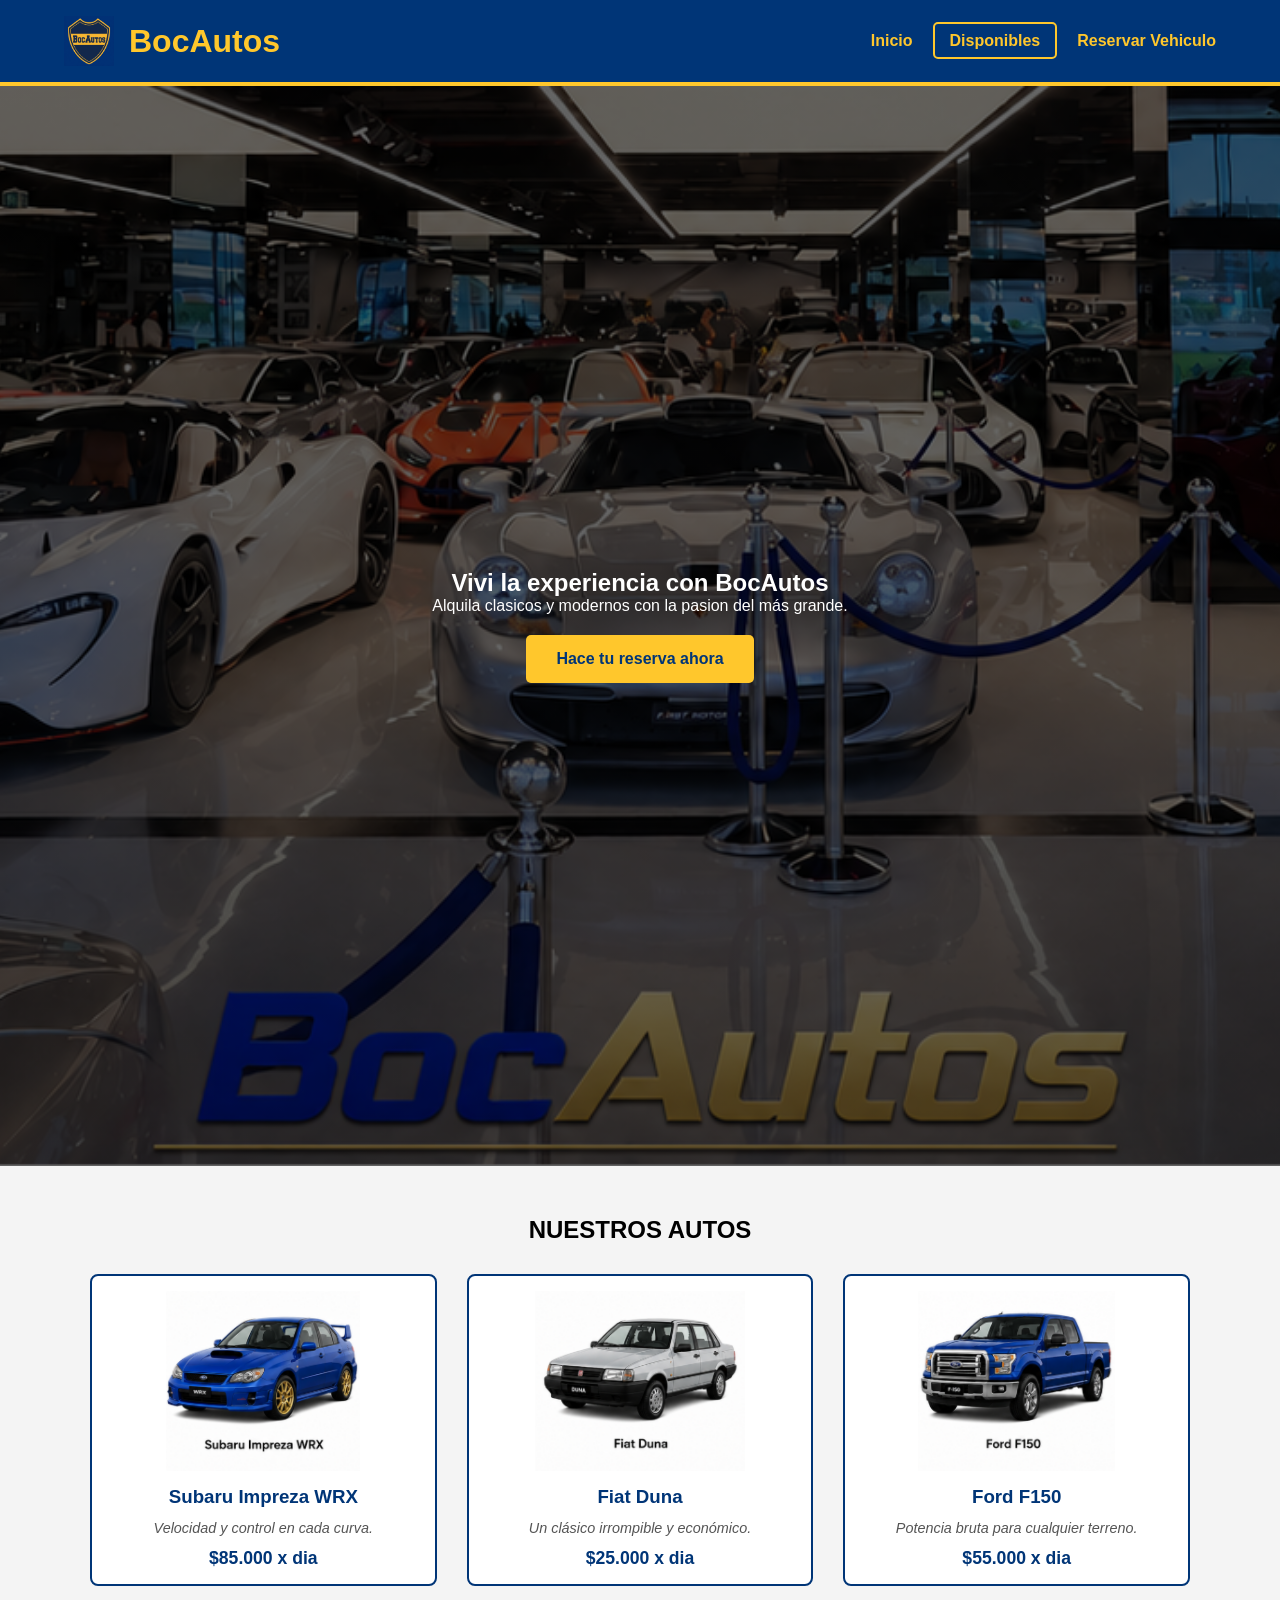
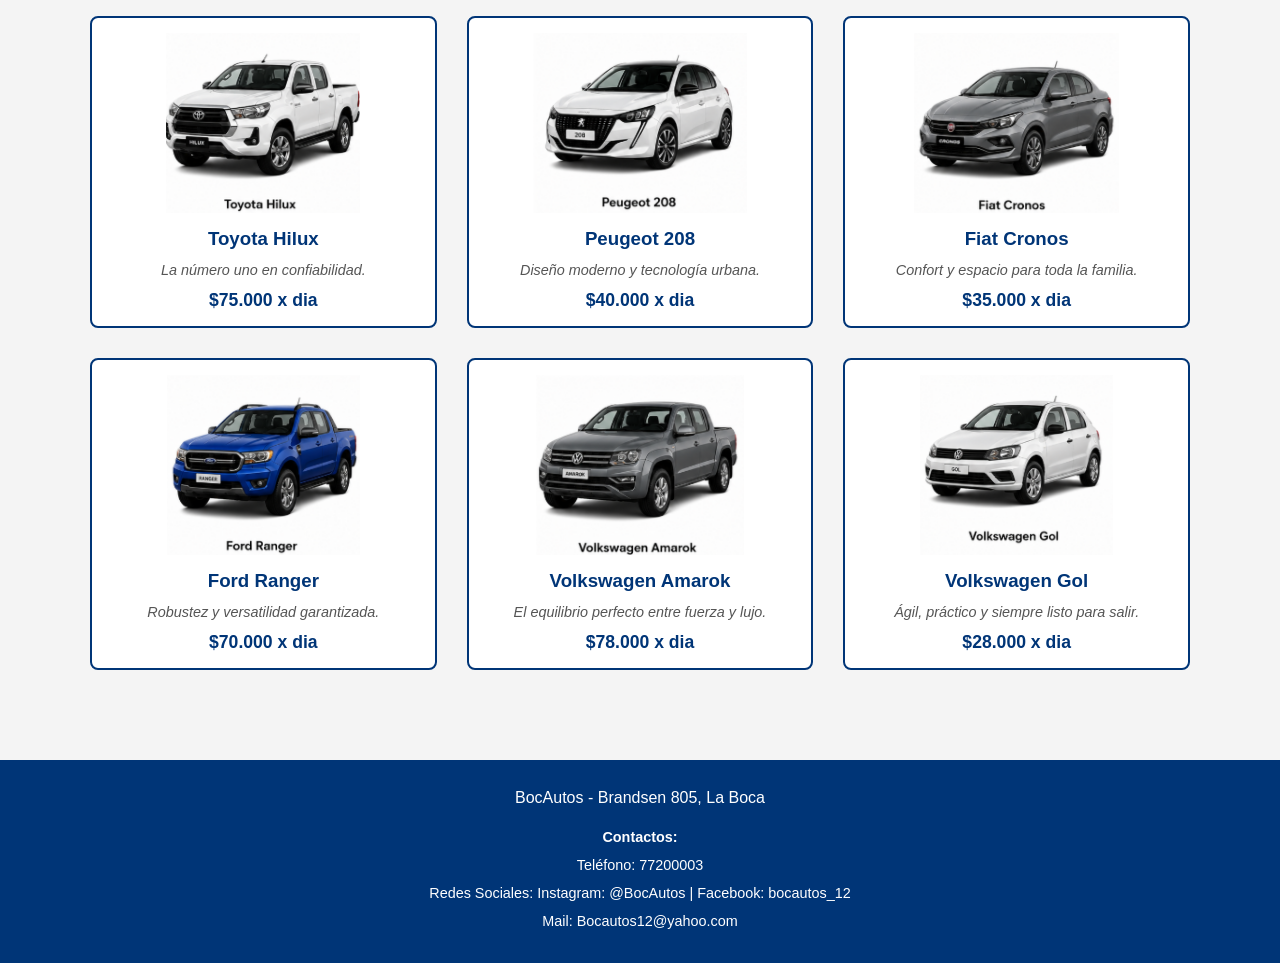
==== index.html @ ee429992 "BocAutos" ====
<!DOCTYPE html>
<html lang="es">
<head>
    <meta charset="UTF-8">
    <meta name="viewport" content="width=device-width, initial-scale=1.0">
    <title>BocAutos - Inicio</title>
    <link rel="icon" href="img/escudo.png" type="image/png">
    <link rel="stylesheet" href="styles.css">
</head>
<body>

    <header>
        <div class="header-logo">
            <img src="img/escudo.png" alt="Escudo Boca" class="escudo">
            <h1>BocAutos</h1>
        </div>
        <nav>
        <ul>
        <li><a href="index.html">Inicio</a></li>
        <li><a href="#vehiculos">Disponibles</a></li>
        <li><a href="index2.html" class="btn-nav">Reservar Vehiculo</a></li>
        </ul>
</nav>
    </header>

    <main>
        <section class="hero">
            <div class="hero-texto">
                <h2>Vivi la experiencia con BocAutos</h2>
                <p>Alquila clasicos y modernos con la pasion del más grande.</p>
                <a href="index2.html" class="btn-hero">Hace tu reserva ahora</a>
            </div>
        </section>

        <section id="vehiculos">
            <h2>NUESTROS AUTOS</h2>
            <div class="grid-autos">

    <article class="auto-card">
        <img src="img/subaru.png" alt="Subaru Impreza WRX">
        <h3>Subaru Impreza WRX</h3>
        <p class="cualidad">Velocidad y control en cada curva.</p>
        <p class="precio">$85.000 x dia</p>
    </article>
    <article class="auto-card">
        <img src="img/duna.png" alt="Fiat Duna">
        <h3>Fiat Duna</h3>
        <p class="cualidad">Un clásico irrompible y económico.</p>
        <p class="precio">$25.000 x dia</p>
    </article>
    <article class="auto-card">
        <img src="img/f150.png" alt="Ford F150">
        <h3>Ford F150</h3>
        <p class="cualidad">Potencia bruta para cualquier terreno.</p>
        <p class="precio">$55.000 x dia</p>
    </article>

    <article class="auto-card">
        <img src="img/hilux.png" alt="Toyota Hilux">
        <h3>Toyota Hilux</h3>
        <p class="cualidad">La número uno en confiabilidad.</p>
        <p class="precio">$75.000 x dia</p>
    </article>
    <article class="auto-card">
        <img src="img/208.png" alt="Peugeot 208">
        <h3>Peugeot 208</h3>
        <p class="cualidad">Diseño moderno y tecnología urbana.</p>
        <p class="precio">$40.000 x dia</p>
    </article>
    <article class="auto-card">
        <img src="img/cronos.png" alt="Fiat Cronos">
        <h3>Fiat Cronos</h3>
        <p class="cualidad">Confort y espacio para toda la familia.</p>
        <p class="precio">$35.000 x dia</p>
    </article>

    <article class="auto-card">
        <img src="img/ranger.png" alt="Ford Ranger">
        <h3>Ford Ranger</h3>
        <p class="cualidad">Robustez y versatilidad garantizada.</p>
        <p class="precio">$70.000 x dia</p>
    </article>
    <article class="auto-card">
        <img src="img/amarok.png" alt="Volkswagen Amarok">
        <h3>Volkswagen Amarok</h3>
        <p class="cualidad">El equilibrio perfecto entre fuerza y lujo.</p>
        <p class="precio">$78.000 x dia</p>
    </article>
    <article class="auto-card">
        <img src="img/gol.png" alt="Volkswagen Gol">
        <h3>Volkswagen Gol</h3>
        <p class="cualidad">Ágil, práctico y siempre listo para salir.</p>
        <p class="precio">$28.000 x dia</p>
    </article>
</div>
        </section>
    </main>

    <footer>
        <div class="footer-content">
            <p>BocAutos - Brandsen 805, La Boca</p>
            <div class="contactos">
                <p><strong>Contactos:</strong></p>
                <p>Teléfono: 77200003</p>
                <p>Redes Sociales: Instagram: @BocAutos | Facebook: bocautos_12</p>
                <p>Mail: Bocautos12@yahoo.com</p>
            </div>
        </div>
    </footer>

</body>
</html>
---- styles.css ----
* {
    margin: 0;
    padding: 0;
    box-sizing: border-box;
}

html {
    scroll-behavior: smooth;
}

body {
    font-family: Arial, sans-serif;
    background-color: #f4f4f4;
}

header {
    background-color: #003577;
    color: #ffc72c;
    display: flex;
    justify-content: space-between;
    align-items: center;
    padding: 1rem 5%;
    border-bottom: 4px solid #ffc72c;
}

.header-logo {
    display: flex;
    align-items: center;
}

.escudo {
    width: 50px;
    margin-right: 15px;
    background-color: #003577;
}

nav ul {
    display: flex;
    list-style: none;
    align-items: center;
}

nav ul li {
    margin-left: 20px;
}

nav a {
    color: #ffc72c;
    text-decoration: none;
    font-weight: bold;
    transition: 0.3s;
}

nav a[href*="#vehiculos"] {
    border: 2px solid #ffc72c;
    padding: 8px 15px;
    border-radius: 5px;
}

nav a[href*="#vehiculos"]:hover {
    background-color: #ffc72c;
    color: #003577;
}

.hero {
    height: 120vh;
    background: linear-gradient(rgba(0,0,0,0.6), rgba(0,0,0,0.6)), url('img/banner.png');
    background-size: cover;
    background-position: center;
    display: flex;
    justify-content: center;
    align-items: center;
    color: white;
    text-align: center;
}

.btn-hero {
    background-color: #ffc72c;
    color: #003577;
    padding: 15px 30px;
    text-decoration: none;
    font-weight: bold;
    border-radius: 5px;
    display: inline-block;
    margin-top: 20px;
}

#vehiculos {
    padding: 50px 5%;
    text-align: center;
}

.grid-autos {
    display: grid;
    grid-template-columns: repeat(3, 1fr);
    gap: 30px;
    margin-top: 30px;
    max-width: 1100px;
    margin-left: auto;
    margin-right: auto;
}

.auto-card {
    background: white;
    border: 2px solid #003577;
    padding: 15px;
    border-radius: 8px;
    display: flex;
    flex-direction: column;
    justify-content: space-between;
}

.auto-card img {
    width: 100%;
    height: 180px;
    object-fit: contain;
    background-color: #ffffff;
    border-radius: 4px;
}

.auto-card h3 {
    margin-top: 15px;
    color: #003577;
}

.cualidad {
    font-size: 0.9rem;
    color: #555;
    margin: 10px 0;
    font-style: italic;
    line-height: 1.4;
}

.precio {
    color: #003577;
    font-weight: bold;
    font-size: 1.1rem;
}

.form-seccion {
    max-width: 500px;
    margin: 40px auto;
    background: white;
    padding: 25px;
    border-radius: 10px;
    box-shadow: 0 4px 8px rgba(0,0,0,0.1);
}

fieldset {
    margin-bottom: 20px;
    padding: 15px;
    border: 1px solid #003577;
}

label {
    display: block;
    margin: 10px 0 5px;
    font-weight: bold;
}

input, select {
    width: 100%;
    padding: 8px;
}

.botones-form {
    display: flex;
    gap: 10px;
}

button {
    flex: 1;
    padding: 12px;
    font-weight: bold;
    border: none;
    cursor: pointer;
}

.btn-confirmar {
    background: #003577;
    color: white;
}

.btn-limpiar {
    background: #ffc72c;
    color: #003577;
}

footer {
    background: #003577;
    color: white;
    text-align: center;
    padding: 25px 5%;
    margin-top: 40px;
    line-height: 1.6;
}

.contactos {
    margin-top: 15px;
    font-size: 0.9rem;
}

.contactos p {
    margin: 5px 0;
}

@media (max-width: 900px) {
    .grid-autos {
        grid-template-columns: 1fr;
    }

    header {
        flex-direction: column;
        gap: 15px;
    }

    nav ul {
        flex-wrap: wrap;
        justify-content: center;
        gap: 10px;
    }

    nav ul li {
        margin-left: 0;
    }
}
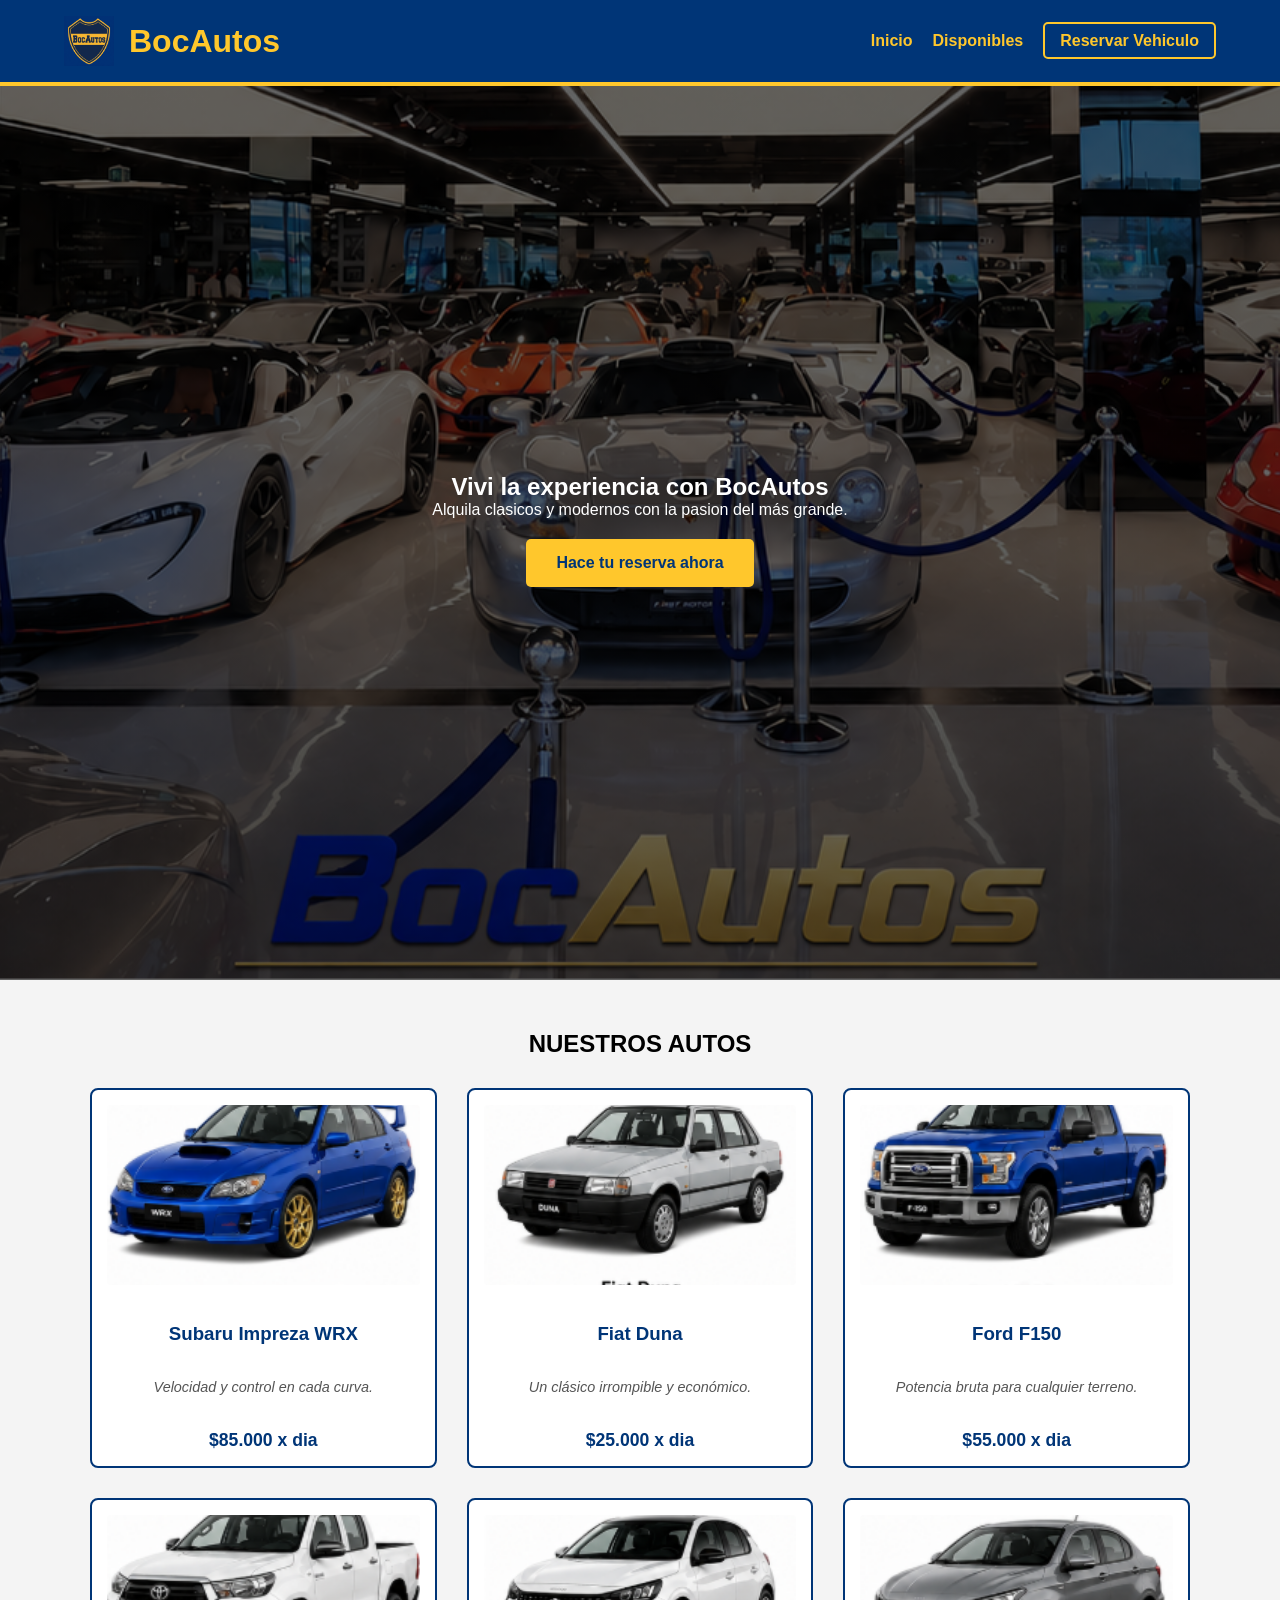
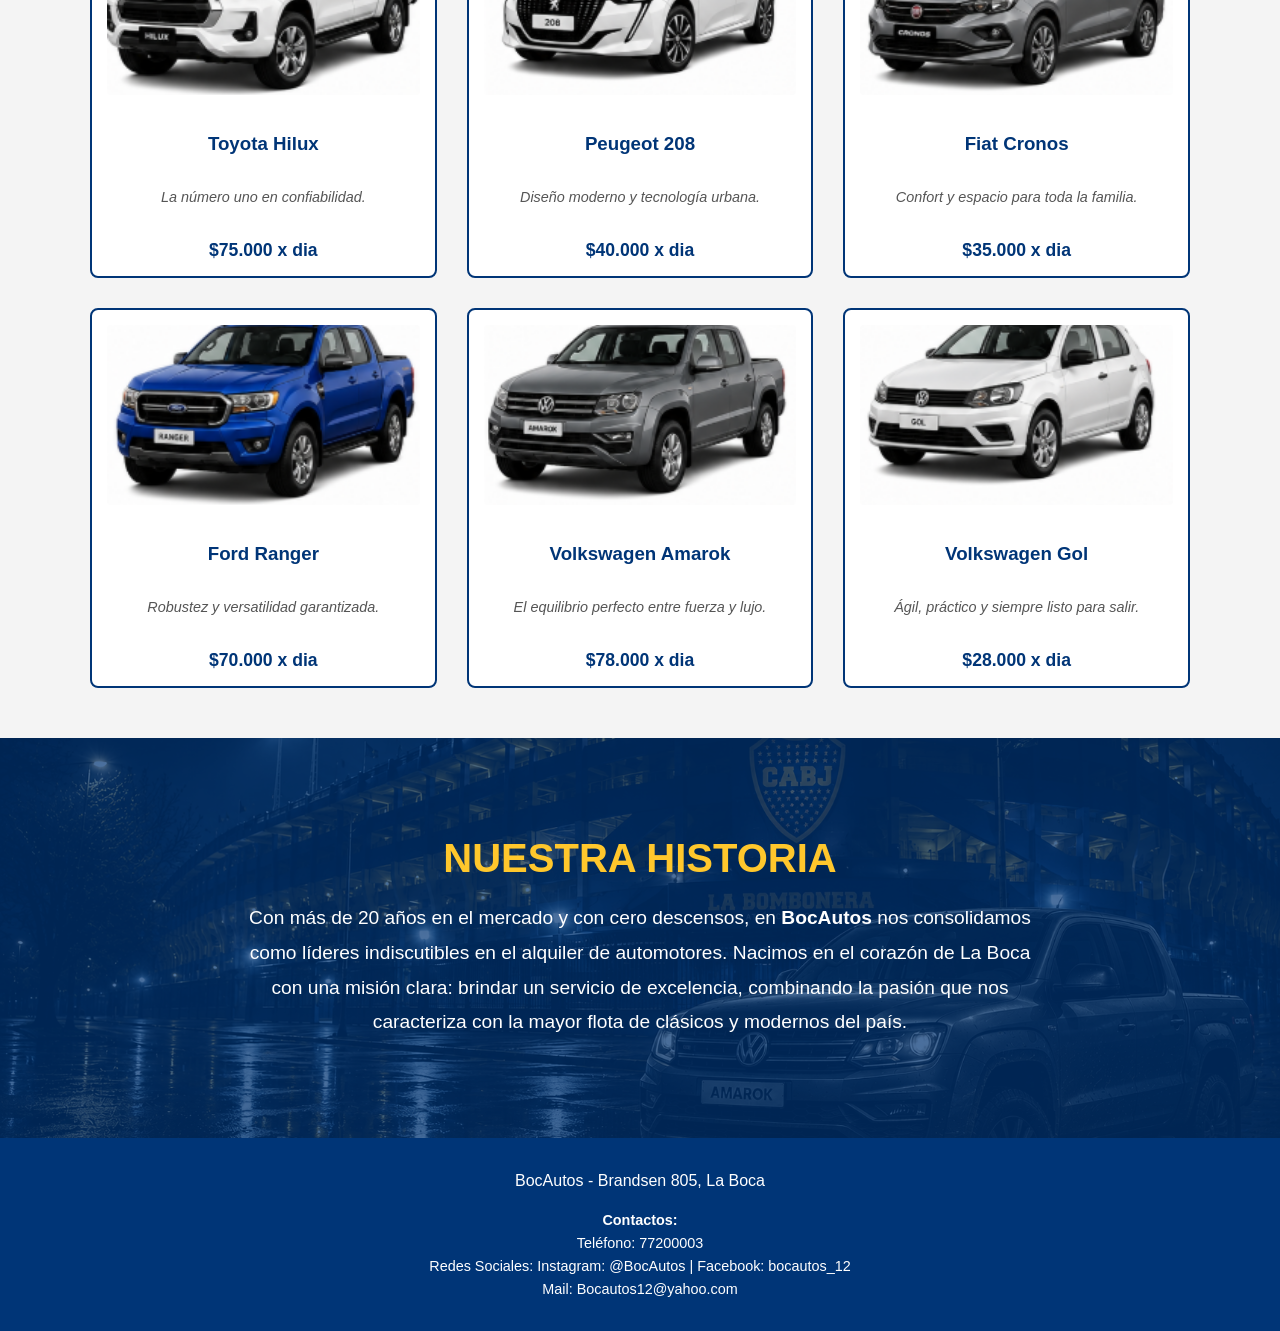
==== commit 17c2ca85: "fondos nuevos y algo mas" ====
--- a/index.html
+++ b/index.html
@@ -96,6 +96,15 @@
         </section>
     </main>
 
+<section id="sobre-nosotros">
+    <div class="overlay-nosotros">
+        <div class="contenido-nosotros">
+            <h2>Nuestra Historia</h2>
+            <p>Con más de 20 años en el mercado y con cero descensos, en <strong>BocAutos</strong> nos consolidamos como líderes indiscutibles en el alquiler de automotores. Nacimos en el corazón de La Boca con una misión clara: brindar un servicio de excelencia, combinando la pasión que nos caracteriza con la mayor flota de clásicos y modernos del país.</p>
+        </div>
+    </div>
+</section>
+
     <footer>
         <div class="footer-content">
             <p>BocAutos - Brandsen 805, La Boca</p>
--- a/styles.css
+++ b/styles.css
@@ -11,7 +11,9 @@
 body {
     font-family: Arial, sans-serif;
     background-color: #f4f4f4;
-}
+    padding-top: 80px;
+}
+
 
 header {
     background-color: #003577;
@@ -21,6 +23,10 @@
     align-items: center;
     padding: 1rem 5%;
     border-bottom: 4px solid #ffc72c;
+    position: fixed;
+    top: 0;
+    left: 0;
+    width: 100%;
 }
 
 .header-logo {
@@ -31,7 +37,6 @@
 .escudo {
     width: 50px;
     margin-right: 15px;
-    background-color: #003577;
 }
 
 nav ul {
@@ -51,19 +56,19 @@
     transition: 0.3s;
 }
 
-nav a[href*="#vehiculos"] {
+nav a.btn-nav {
     border: 2px solid #ffc72c;
     padding: 8px 15px;
     border-radius: 5px;
 }
 
-nav a[href*="#vehiculos"]:hover {
+nav a.btn-nav:hover {
     background-color: #ffc72c;
     color: #003577;
 }
 
 .hero {
-    height: 120vh;
+    height: 100vh;
     background: linear-gradient(rgba(0,0,0,0.6), rgba(0,0,0,0.6)), url('img/banner.png');
     background-size: cover;
     background-position: center;
@@ -108,13 +113,13 @@
     display: flex;
     flex-direction: column;
     justify-content: space-between;
+    min-height: 380px;
 }
 
 .auto-card img {
     width: 100%;
     height: 180px;
-    object-fit: contain;
-    background-color: #ffffff;
+    object-fit: cover;
     border-radius: 4px;
 }
 
@@ -137,19 +142,86 @@
     font-size: 1.1rem;
 }
 
+#sobre-nosotros {
+    height: 400px;
+    background-image: url('img/acercadenos.png');
+    background-size: cover;
+    background-position: center;
+    background-attachment: scroll;
+    position: relative;
+    color: white;
+    display: flex;
+    align-items: center;
+    justify-content: center;
+}
+
+.overlay-nosotros {
+    background-color: rgba(0, 53, 119, 0.7);
+    width: 100%;
+    height: 100%;
+    display: flex;
+    align-items: center;
+    justify-content: center;
+    padding: 20px;
+}
+
+.contenido-nosotros {
+    max-width: 800px;
+    text-align: center;
+}
+
+.contenido-nosotros h2 {
+    font-size: 2.5rem;
+    color: #ffc72c;
+    margin-bottom: 20px;
+    text-transform: uppercase;
+}
+
+.contenido-nosotros p {
+    font-size: 1.2rem;
+    line-height: 1.8;
+}
+
+.reserva-main {
+    min-height: 100vh;
+    background-image: url('img/0descensos.png');
+    background-size: cover;
+    background-position: center;
+    background-attachment: scroll;
+    display: flex;
+    justify-content: center;
+    align-items: center;
+    padding: 40px 20px;
+}
+
 .form-seccion {
     max-width: 500px;
-    margin: 40px auto;
-    background: white;
-    padding: 25px;
-    border-radius: 10px;
-    box-shadow: 0 4px 8px rgba(0,0,0,0.1);
+    width: 100%;
+    background: rgba(255, 255, 255, 0.95);
+    padding: 30px;
+    border-radius: 15px;
+    box-shadow: 0 10px 25px rgba(0, 0, 0, 0.3);
+    border: 3px solid #003577;
+}
+
+.form-seccion h2 {
+    color: #003577;
+    text-align: center;
+    margin-bottom: 20px;
+    text-transform: uppercase;
 }
 
 fieldset {
     margin-bottom: 20px;
     padding: 15px;
-    border: 1px solid #003577;
+    border: 1px solid #ffc72c;
+    border-radius: 8px;
+}
+
+legend {
+    color: #003577;
+    font-weight: bold;
+    padding: 0 10px;
 }
 
 label {
@@ -160,7 +232,9 @@
 
 input, select {
     width: 100%;
-    padding: 8px;
+    padding: 10px;
+    border: 1px solid #ccc;
+    border-radius: 4px;
 }
 
 .botones-form {
@@ -174,6 +248,8 @@
     font-weight: bold;
     border: none;
     cursor: pointer;
+    border-radius: 5px;
+    transition: 0.3s;
 }
 
 .btn-confirmar {
@@ -190,18 +266,13 @@
     background: #003577;
     color: white;
     text-align: center;
-    padding: 25px 5%;
-    margin-top: 40px;
+    padding: 30px 5%;
     line-height: 1.6;
 }
 
 .contactos {
     margin-top: 15px;
     font-size: 0.9rem;
-}
-
-.contactos p {
-    margin: 5px 0;
 }
 
 @media (max-width: 900px) {
@@ -223,4 +294,9 @@
     nav ul li {
         margin-left: 0;
     }
+
+    #sobre-nosotros {
+        height: auto;
+        padding: 60px 0;
+    }
 }
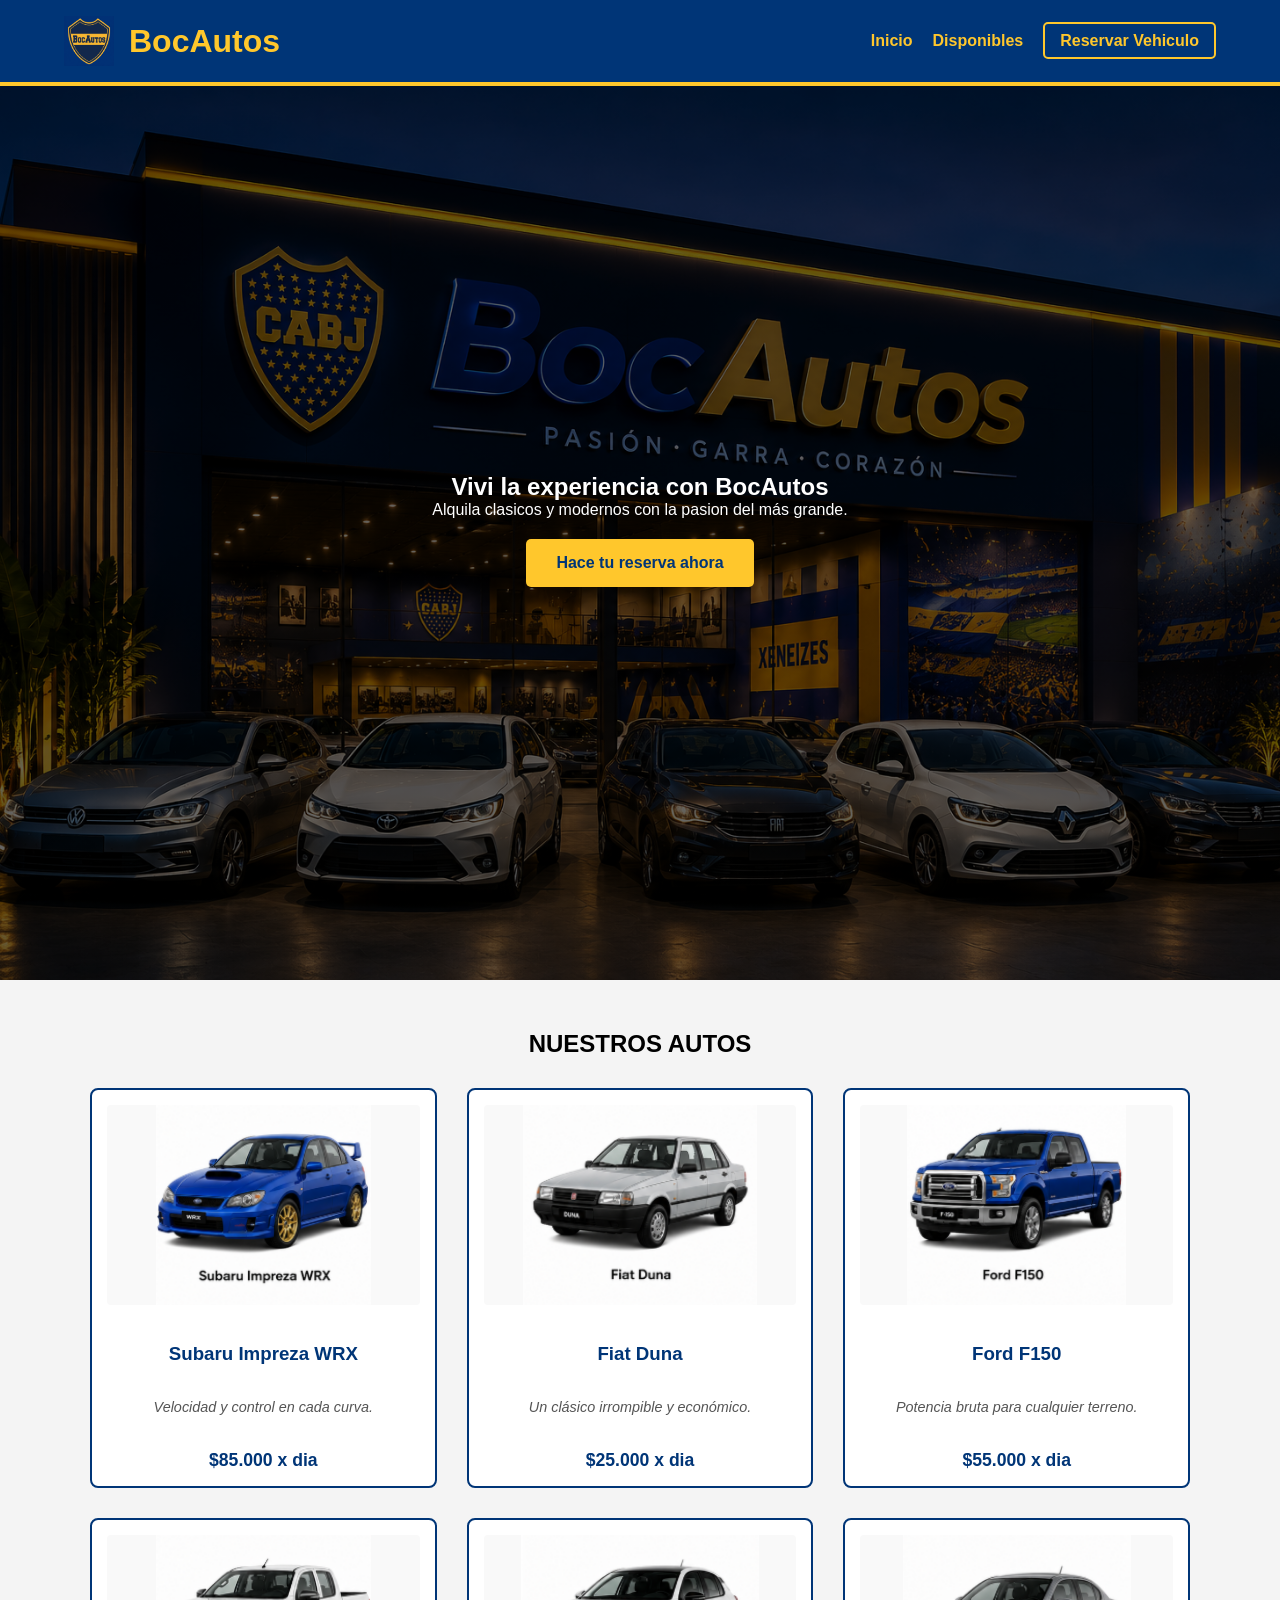
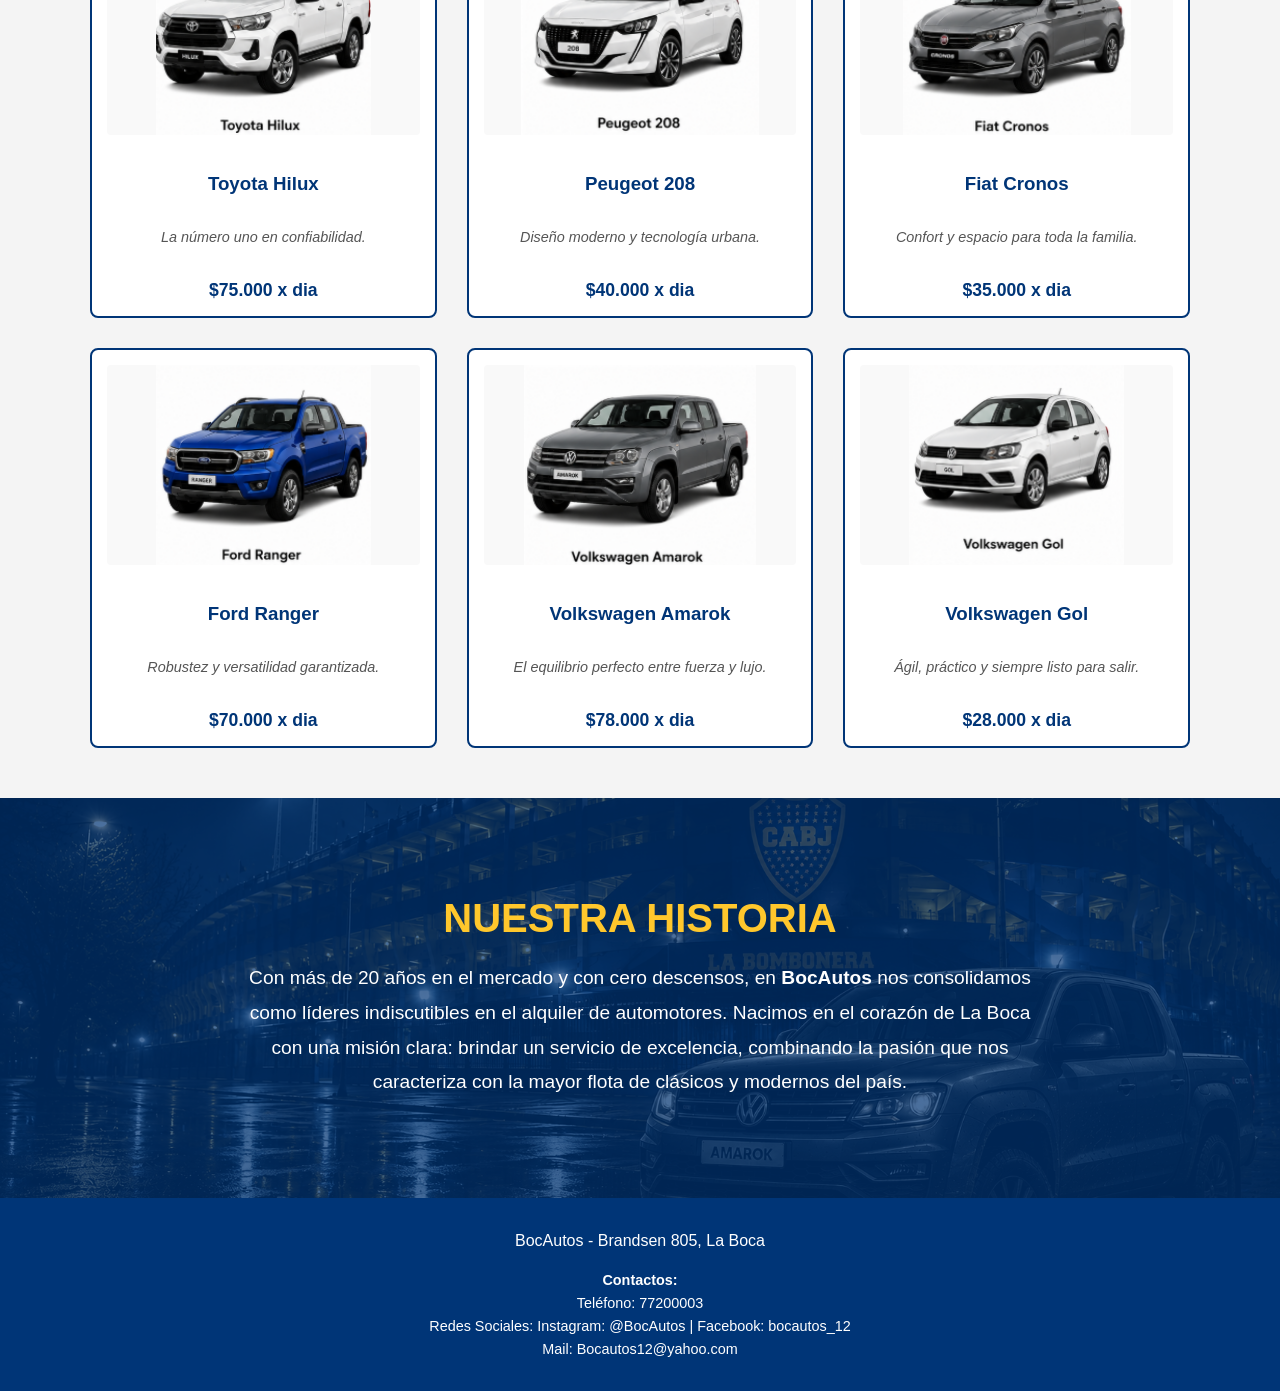
==== commit dd70f618: "ultimo retoque" ====
--- a/index.html
+++ b/index.html
@@ -34,7 +34,7 @@
 
         <section id="vehiculos">
             <h2>NUESTROS AUTOS</h2>
-            <div class="grid-autos">
+            <div class="grilla-autos">
 
     <article class="auto-card">
         <img src="img/subaru.png" alt="Subaru Impreza WRX">
--- a/styles.css
+++ b/styles.css
@@ -1,302 +1,330 @@
 * {
-    margin: 0;
-    padding: 0;
-    box-sizing: border-box;
+  margin: 0;
+  padding: 0;
+  box-sizing: border-box;
 }
 
 html {
-    scroll-behavior: smooth;
+  scroll-behavior: smooth;
 }
 
 body {
-    font-family: Arial, sans-serif;
-    background-color: #f4f4f4;
-    padding-top: 80px;
-}
-
+  font-family: Arial, sans-serif;
+  background-color: #f4f4f4;
+  padding-top: 80px;
+}
 
 header {
-    background-color: #003577;
-    color: #ffc72c;
-    display: flex;
-    justify-content: space-between;
-    align-items: center;
-    padding: 1rem 5%;
-    border-bottom: 4px solid #ffc72c;
-    position: fixed;
-    top: 0;
-    left: 0;
+  background-color: #003577;
+  color: #ffc72c;
+  display: flex;
+  justify-content: space-between;
+  align-items: center;
+  padding: 1rem 5%;
+  border-bottom: 4px solid #ffc72c;
+  position: fixed;
+  top: 0;
+  left: 0;
+  width: 100%;
+  z-index: 1000;
+}
+
+.header-logo {
+  display: flex;
+  align-items: center;
+}
+
+.escudo {
+  width: 50px;
+  margin-right: 15px;
+}
+
+nav ul {
+  display: flex;
+  list-style: none;
+  align-items: center;
+}
+
+nav ul li {
+  margin-left: 20px;
+}
+
+nav a {
+  color: #ffc72c;
+  text-decoration: none;
+  font-weight: bold;
+  transition: 0.3s;
+}
+
+nav a.btn-nav {
+  border: 2px solid #ffc72c;
+  padding: 8px 15px;
+  border-radius: 5px;
+}
+
+nav a.btn-nav:hover {
+  background-color: #ffc72c;
+  color: #003577;
+}
+
+.hero {
+  height: 100vh;
+  background:
+    linear-gradient(rgba(0, 0, 0, 0.6), rgba(0, 0, 0, 0.6)),
+    url("img/banner.png");
+  background-size: cover;
+  background-position: center;
+  display: flex;
+  justify-content: center;
+  align-items: center;
+  color: white;
+  text-align: center;
+}
+
+.btn-hero {
+  background-color: #ffc72c;
+  color: #003577;
+  padding: 15px 30px;
+  text-decoration: none;
+  font-weight: bold;
+  border-radius: 5px;
+  display: inline-block;
+  margin-top: 20px;
+}
+
+#vehiculos {
+  padding: 50px 5%;
+  text-align: center;
+}
+
+.grilla-autos {
+  display: flex;
+  flex-wrap: wrap;
+  justify-content: center;
+  gap: 30px;
+  margin-top: 30px;
+  max-width: 1100px;
+  margin-left: auto;
+  margin-right: auto;
+}
+
+.auto-card {
+  background: white;
+  border: 2px solid #003577;
+  padding: 15px;
+  border-radius: 8px;
+  display: flex;
+  flex-direction: column;
+  justify-content: space-between;
+  min-height: 400px;
+  width: calc(33.333% - 20px);
+  flex-grow: 1;
+}
+
+.auto-card img {
+  width: 100%;
+  height: 200px;
+  object-fit: contain;
+  background-color: #f9f9f9;
+  border-radius: 4px;
+  display: block;
+}
+
+.auto-card h3 {
+  margin-top: 15px;
+  color: #003577;
+}
+
+.cualidad {
+  font-size: 0.9rem;
+  color: #555;
+  margin: 10px 0;
+  font-style: italic;
+  line-height: 1.4;
+}
+
+.precio {
+  color: #003577;
+  font-weight: bold;
+  font-size: 1.1rem;
+}
+
+#sobre-nosotros {
+  height: 400px;
+  background-image: url("img/acercadenos.png");
+  background-size: cover;
+  background-position: center;
+  background-attachment: scroll;
+  position: relative;
+  color: white;
+  display: flex;
+  align-items: center;
+  justify-content: center;
+}
+
+.overlay-nosotros {
+  background-color: rgba(0, 53, 119, 0.7);
+  width: 100%;
+  height: 100%;
+  display: flex;
+  align-items: center;
+  justify-content: center;
+  padding: 20px;
+}
+
+.contenido-nosotros {
+  max-width: 800px;
+  text-align: center;
+}
+
+.contenido-nosotros h2 {
+  font-size: 2.5rem;
+  color: #ffc72c;
+  margin-bottom: 20px;
+  text-transform: uppercase;
+}
+
+.contenido-nosotros p {
+  font-size: 1.2rem;
+  line-height: 1.8;
+}
+
+.reserva-main {
+  min-height: 100vh;
+  background-image: url("img/0descensos.png");
+  background-size: cover;
+  background-position: center;
+  background-attachment: scroll;
+  display: flex;
+  justify-content: center;
+  align-items: center;
+  padding: 40px 20px;
+}
+
+.form-seccion {
+  max-width: 500px;
+  width: 100%;
+  background: rgba(255, 255, 255, 0.95);
+  padding: 30px;
+  border-radius: 15px;
+  box-shadow: 0 10px 25px rgba(0, 0, 0, 0.3);
+  border: 3px solid #003577;
+}
+
+.form-seccion h2 {
+  color: #003577;
+  text-align: center;
+  margin-bottom: 20px;
+  text-transform: uppercase;
+}
+
+fieldset {
+  margin-bottom: 20px;
+  padding: 15px;
+  border: 1px solid #ffc72c;
+  border-radius: 8px;
+}
+
+legend {
+  color: #003577;
+  font-weight: bold;
+  padding: 0 10px;
+}
+
+label {
+  display: block;
+  margin: 10px 0 5px;
+  font-weight: bold;
+}
+
+input,
+select {
+  width: 100%;
+  padding: 10px;
+  border: 1px solid #ccc;
+  border-radius: 4px;
+  outline: none;
+}
+
+input:focus,
+select:focus {
+  border: 2px solid #003577;
+}
+
+.botones-form {
+  display: flex;
+  gap: 10px;
+}
+
+button {
+  flex: 1;
+  padding: 12px;
+  font-weight: bold;
+  border: none;
+  cursor: pointer;
+  border-radius: 5px;
+  transition: 0.3s;
+}
+
+.btn-confirmar {
+  background: #003577;
+  color: white;
+}
+
+.btn-limpiar {
+  background: #ffc72c;
+  color: #003577;
+}
+
+footer {
+  background: #003577;
+  color: white;
+  text-align: center;
+  padding: 30px 5%;
+  line-height: 1.6;
+}
+
+.contactos {
+  margin-top: 15px;
+  font-size: 0.9rem;
+}
+
+@media (max-width: 900px) {
+  .grilla-autos {
+    flex-direction: column;
+  }
+
+  .auto-card {
     width: 100%;
-}
-
-.header-logo {
-    display: flex;
-    align-items: center;
-}
-
-.escudo {
-    width: 50px;
-    margin-right: 15px;
-}
-
-nav ul {
-    display: flex;
-    list-style: none;
-    align-items: center;
-}
-
-nav ul li {
-    margin-left: 20px;
-}
-
-nav a {
-    color: #ffc72c;
-    text-decoration: none;
-    font-weight: bold;
-    transition: 0.3s;
-}
-
-nav a.btn-nav {
-    border: 2px solid #ffc72c;
-    padding: 8px 15px;
-    border-radius: 5px;
-}
-
-nav a.btn-nav:hover {
-    background-color: #ffc72c;
-    color: #003577;
-}
-
-.hero {
-    height: 100vh;
-    background: linear-gradient(rgba(0,0,0,0.6), rgba(0,0,0,0.6)), url('img/banner.png');
-    background-size: cover;
-    background-position: center;
-    display: flex;
+  }
+
+  header {
+    flex-direction: column;
+    gap: 15px;
+    position: relative;
+  }
+
+  body {
+    padding-top: 0;
+  }
+
+  nav ul {
+    flex-wrap: wrap;
     justify-content: center;
-    align-items: center;
-    color: white;
-    text-align: center;
-}
-
-.btn-hero {
-    background-color: #ffc72c;
-    color: #003577;
-    padding: 15px 30px;
-    text-decoration: none;
-    font-weight: bold;
-    border-radius: 5px;
-    display: inline-block;
-    margin-top: 20px;
-}
-
-#vehiculos {
-    padding: 50px 5%;
-    text-align: center;
-}
-
-.grid-autos {
-    display: grid;
-    grid-template-columns: repeat(3, 1fr);
-    gap: 30px;
-    margin-top: 30px;
-    max-width: 1100px;
-    margin-left: auto;
-    margin-right: auto;
-}
-
-.auto-card {
-    background: white;
-    border: 2px solid #003577;
-    padding: 15px;
-    border-radius: 8px;
-    display: flex;
+    gap: 10px;
+  }
+
+  nav ul li {
+    margin-left: 0;
+  }
+
+  #sobre-nosotros {
+    height: auto;
+    padding: 60px 0;
+  }
+
+  .botones-form {
     flex-direction: column;
-    justify-content: space-between;
-    min-height: 380px;
-}
-
-.auto-card img {
-    width: 100%;
-    height: 180px;
-    object-fit: cover;
-    border-radius: 4px;
-}
-
-.auto-card h3 {
-    margin-top: 15px;
-    color: #003577;
-}
-
-.cualidad {
-    font-size: 0.9rem;
-    color: #555;
-    margin: 10px 0;
-    font-style: italic;
-    line-height: 1.4;
-}
-
-.precio {
-    color: #003577;
-    font-weight: bold;
-    font-size: 1.1rem;
-}
-
-#sobre-nosotros {
-    height: 400px;
-    background-image: url('img/acercadenos.png');
-    background-size: cover;
-    background-position: center;
-    background-attachment: scroll;
-    position: relative;
-    color: white;
-    display: flex;
-    align-items: center;
-    justify-content: center;
-}
-
-.overlay-nosotros {
-    background-color: rgba(0, 53, 119, 0.7);
-    width: 100%;
-    height: 100%;
-    display: flex;
-    align-items: center;
-    justify-content: center;
-    padding: 20px;
-}
-
-.contenido-nosotros {
-    max-width: 800px;
-    text-align: center;
-}
-
-.contenido-nosotros h2 {
-    font-size: 2.5rem;
-    color: #ffc72c;
-    margin-bottom: 20px;
-    text-transform: uppercase;
-}
-
-.contenido-nosotros p {
-    font-size: 1.2rem;
-    line-height: 1.8;
-}
-
-.reserva-main {
-    min-height: 100vh;
-    background-image: url('img/0descensos.png');
-    background-size: cover;
-    background-position: center;
-    background-attachment: scroll;
-    display: flex;
-    justify-content: center;
-    align-items: center;
-    padding: 40px 20px;
-}
-
-.form-seccion {
-    max-width: 500px;
-    width: 100%;
-    background: rgba(255, 255, 255, 0.95);
-    padding: 30px;
-    border-radius: 15px;
-    box-shadow: 0 10px 25px rgba(0, 0, 0, 0.3);
-    border: 3px solid #003577;
-}
-
-.form-seccion h2 {
-    color: #003577;
-    text-align: center;
-    margin-bottom: 20px;
-    text-transform: uppercase;
-}
-
-fieldset {
-    margin-bottom: 20px;
-    padding: 15px;
-    border: 1px solid #ffc72c;
-    border-radius: 8px;
-}
-
-legend {
-    color: #003577;
-    font-weight: bold;
-    padding: 0 10px;
-}
-
-label {
-    display: block;
-    margin: 10px 0 5px;
-    font-weight: bold;
-}
-
-input, select {
-    width: 100%;
-    padding: 10px;
-    border: 1px solid #ccc;
-    border-radius: 4px;
-}
-
-.botones-form {
-    display: flex;
-    gap: 10px;
-}
-
-button {
-    flex: 1;
-    padding: 12px;
-    font-weight: bold;
-    border: none;
-    cursor: pointer;
-    border-radius: 5px;
-    transition: 0.3s;
-}
-
-.btn-confirmar {
-    background: #003577;
-    color: white;
-}
-
-.btn-limpiar {
-    background: #ffc72c;
-    color: #003577;
-}
-
-footer {
-    background: #003577;
-    color: white;
-    text-align: center;
-    padding: 30px 5%;
-    line-height: 1.6;
-}
-
-.contactos {
-    margin-top: 15px;
-    font-size: 0.9rem;
-}
-
-@media (max-width: 900px) {
-    .grid-autos {
-        grid-template-columns: 1fr;
-    }
-
-    header {
-        flex-direction: column;
-        gap: 15px;
-    }
-
-    nav ul {
-        flex-wrap: wrap;
-        justify-content: center;
-        gap: 10px;
-    }
-
-    nav ul li {
-        margin-left: 0;
-    }
-
-    #sobre-nosotros {
-        height: auto;
-        padding: 60px 0;
-    }
+    gap: 12px;
+  }
 }
